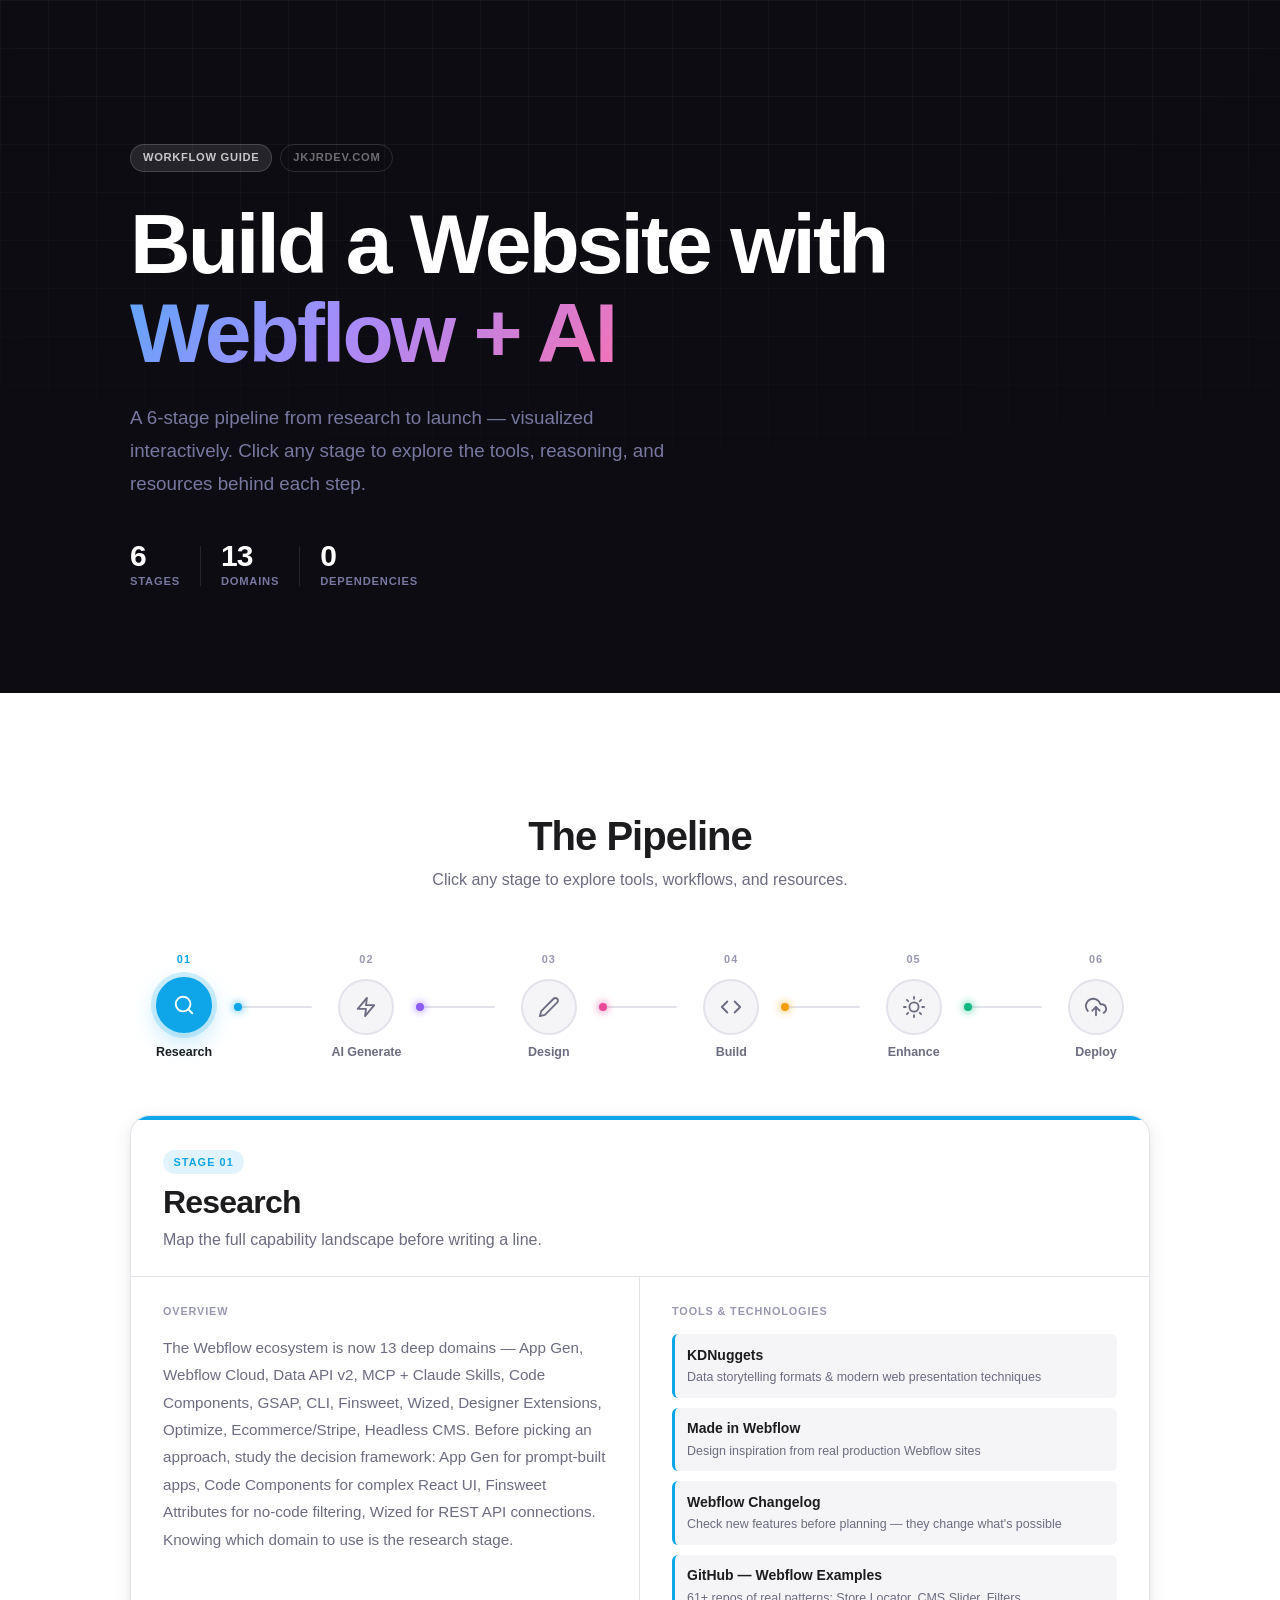
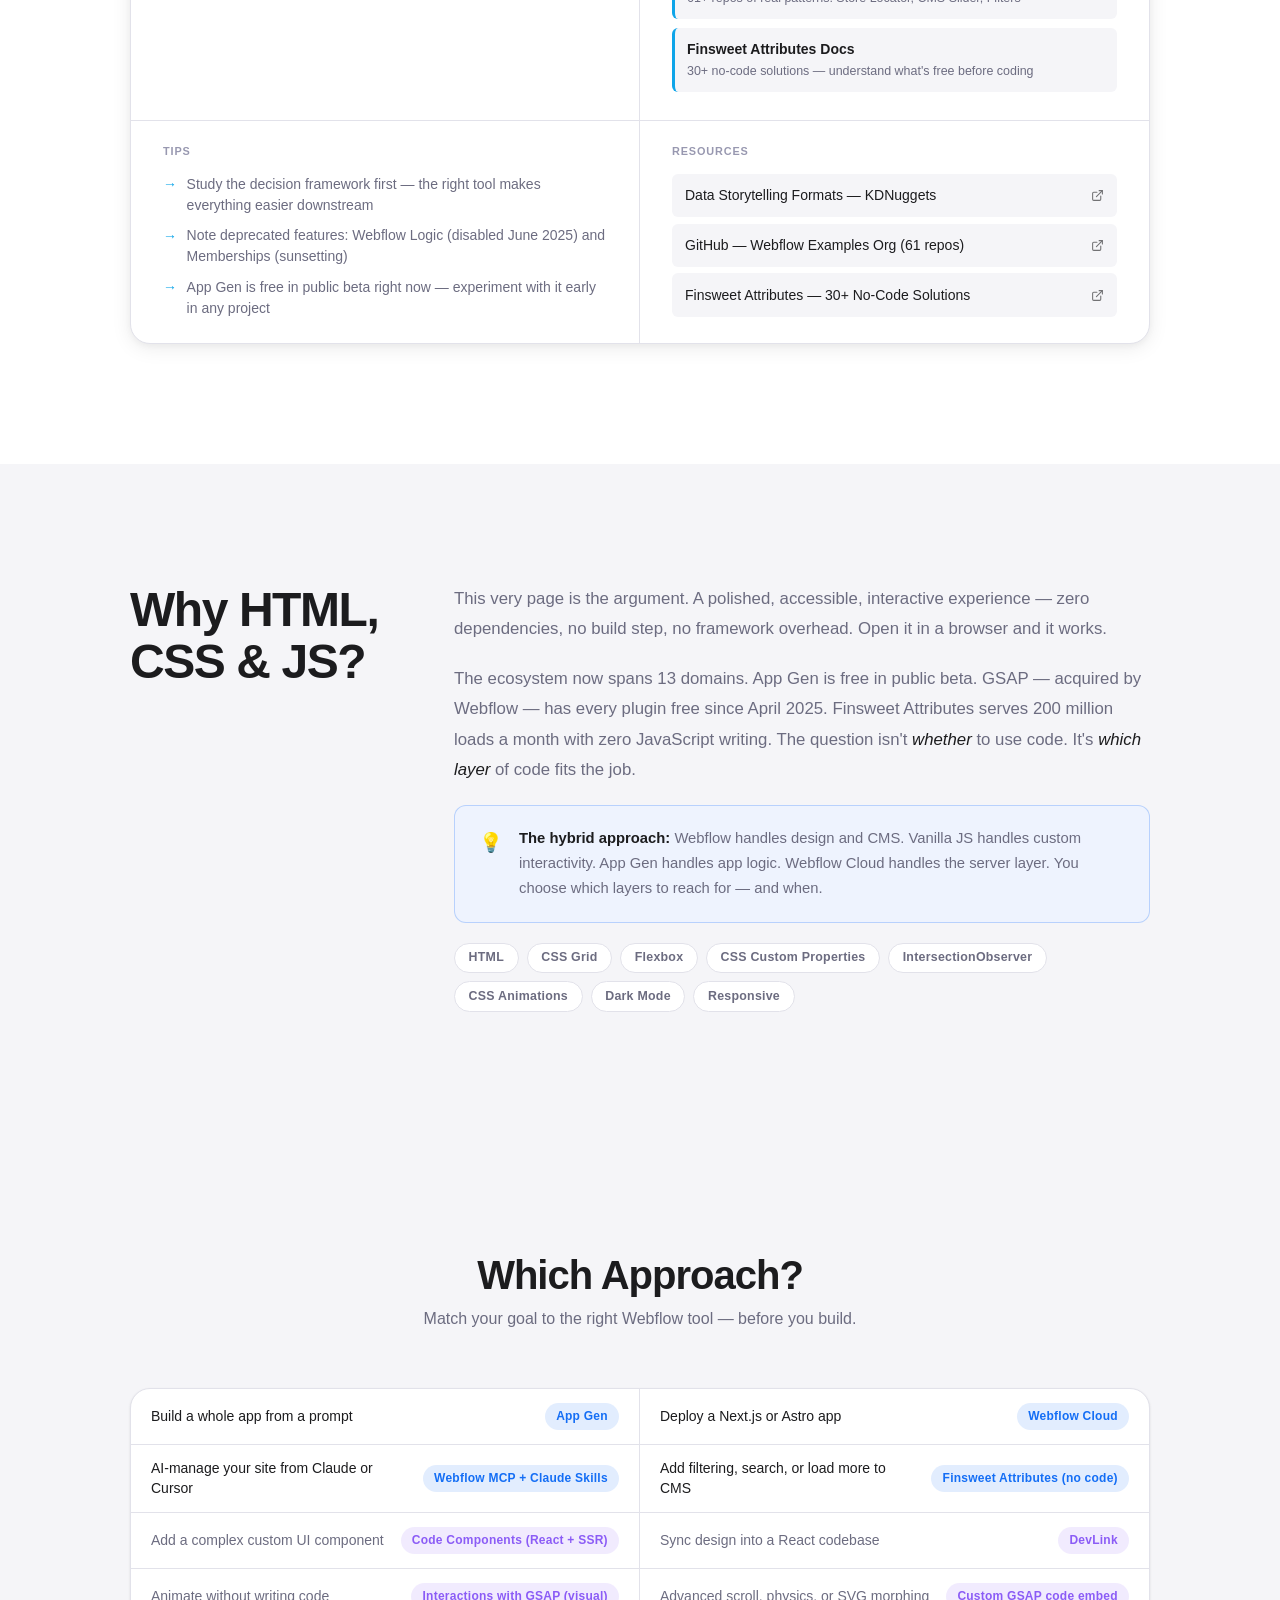
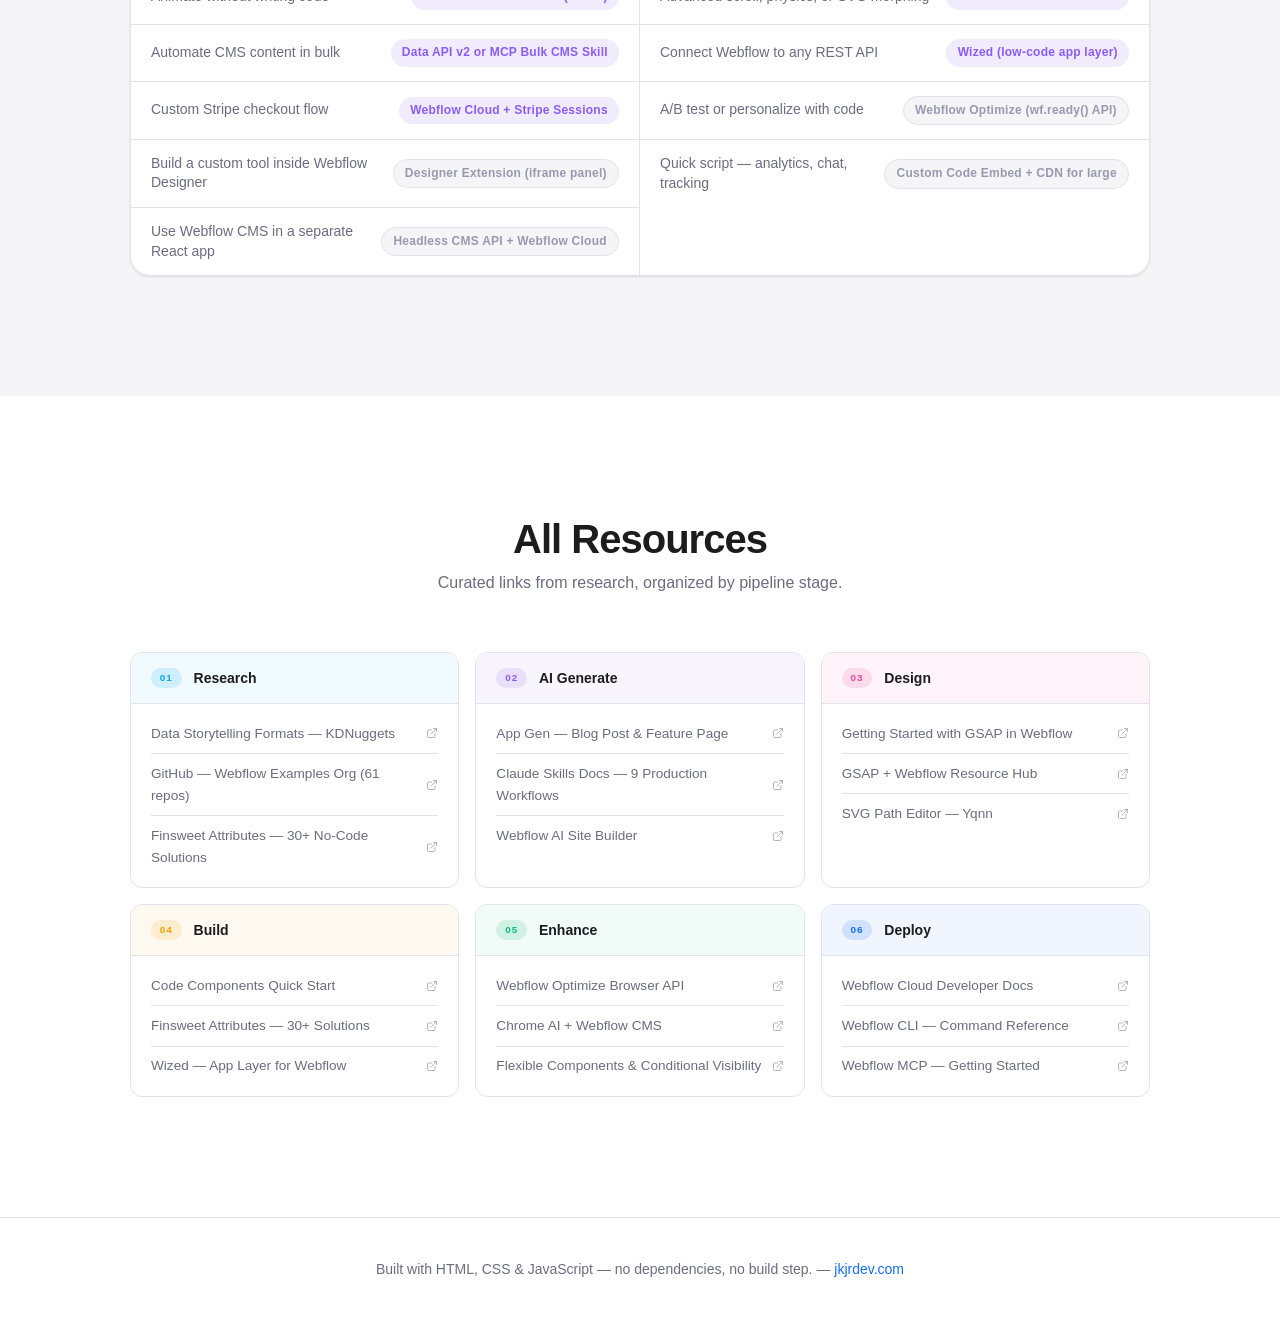
==== index.html @ 75888d80 "first commit" ====
<!DOCTYPE html>
<html lang="en">
<head>
  <meta charset="UTF-8">
  <meta name="viewport" content="width=device-width, initial-scale=1.0">
  <meta name="description" content="A visual guide to building websites with Webflow + AI — a 6-stage interactive pipeline from research to deployment.">
  <title>Build a Website with Webflow + AI — jkjrdev.com</title>
  <link rel="stylesheet" href="styles.css">
</head>
<body>

  <header class="hero">
    <div class="container">
      <div class="hero__badges">
        <span class="badge">Workflow Guide</span>
        <span class="badge badge--outline">jkjrdev.com</span>
      </div>
      <h1 class="hero__title">
        Build a Website with<br>
        <span class="gradient-text">Webflow + AI</span>
      </h1>
      <p class="hero__lead">
        A 6-stage pipeline from research to launch — visualized interactively.
        Click any stage to explore the tools, reasoning, and resources behind each step.
      </p>
      <div class="hero__stats" aria-label="Quick facts">
        <div class="hero__stat">
          <span class="hero__stat-num">6</span>
          <span class="hero__stat-label">Stages</span>
        </div>
        <div class="hero__stat-divider" aria-hidden="true"></div>
        <div class="hero__stat">
          <span class="hero__stat-num">13</span>
          <span class="hero__stat-label">Domains</span>
        </div>
        <div class="hero__stat-divider" aria-hidden="true"></div>
        <div class="hero__stat">
          <span class="hero__stat-num">0</span>
          <span class="hero__stat-label">Dependencies</span>
        </div>
      </div>
    </div>
    <div class="hero__grid" aria-hidden="true"></div>
  </header>

  <main>

    <section class="pipeline-section reveal" id="pipeline-section">
      <div class="container">
        <div class="section-header">
          <h2>The Pipeline</h2>
          <p>Click any stage to explore tools, workflows, and resources.</p>
        </div>
        <div class="pipeline" id="pipeline" role="tablist" aria-label="Webflow + AI development pipeline">
          <!-- Generated by script.js -->
        </div>
        <noscript>
          <p class="noscript-notice">Enable JavaScript to see the interactive pipeline.</p>
        </noscript>
        <div class="detail-panel" id="detail-panel" role="tabpanel" aria-live="polite" aria-label="Stage details">
          <!-- Populated by script.js -->
        </div>
      </div>
    </section>

    <section class="why-section reveal" id="why-section">
      <div class="container">
        <div class="why-grid">
          <div class="why-grid__heading">
            <h2>Why HTML,<br>CSS &amp; JS?</h2>
          </div>
          <div class="why-grid__body">
            <p>This very page is the argument. A polished, accessible, interactive experience — zero dependencies, no build step, no framework overhead. Open it in a browser and it works.</p>
            <p>The ecosystem now spans 13 domains. App Gen is free in public beta. GSAP — acquired by Webflow — has every plugin free since April 2025. Finsweet Attributes serves 200 million loads a month with zero JavaScript writing. The question isn't <em>whether</em> to use code. It's <em>which layer</em> of code fits the job.</p>
            <div class="callout">
              <span class="callout__icon" aria-hidden="true">💡</span>
              <div>
                <strong>The hybrid approach:</strong> Webflow handles design and CMS. Vanilla JS handles custom interactivity. App Gen handles app logic. Webflow Cloud handles the server layer. You choose which layers to reach for — and when.
              </div>
            </div>
            <div class="tech-pills" aria-label="Technologies used on this page">
              <span class="pill">HTML</span>
              <span class="pill">CSS Grid</span>
              <span class="pill">Flexbox</span>
              <span class="pill">CSS Custom Properties</span>
              <span class="pill">IntersectionObserver</span>
              <span class="pill">CSS Animations</span>
              <span class="pill">Dark Mode</span>
              <span class="pill">Responsive</span>
            </div>
          </div>
        </div>
      </div>
    </section>

    <section class="decision-section reveal" id="decision-section">
      <div class="container">
        <div class="section-header">
          <h2>Which Approach?</h2>
          <p>Match your goal to the right Webflow tool — before you build.</p>
        </div>
        <div class="decision-grid" id="decision-grid">
          <!-- Generated by script.js from DECISIONS data -->
        </div>
      </div>
    </section>

    <section class="resources-section reveal" id="resources-section">
      <div class="container">
        <div class="section-header">
          <h2>All Resources</h2>
          <p>Curated links from research, organized by pipeline stage.</p>
        </div>
        <div class="resources-grid" id="resources-grid">
          <!-- Generated by script.js -->
        </div>
      </div>
    </section>

  </main>

  <footer class="site-footer">
    <div class="container">
      <p>Built with HTML, CSS &amp; JavaScript &mdash; no dependencies, no build step. &mdash; <a href="https://jkjrdev.com" target="_blank" rel="noopener noreferrer">jkjrdev.com</a></p>
    </div>
  </footer>

  <script src="script.js"></script>
</body>
</html>
---- styles.css ----
/* ═══════════════════════════════════════════════════════════════════
   WEBFLOW + AI PIPELINE — styles.css
   ═══════════════════════════════════════════════════════════════════ */

/* ─── Custom Properties ─────────────────────────────────────────────── */
:root {
  /* Surface & borders */
  --c-bg:           #ffffff;
  --c-bg-subtle:    #f5f5f8;
  --c-bg-surface:   #ffffff;
  --c-border:       #e2e2ea;
  --c-border-strong:#c4c4d4;

  /* Text */
  --c-text:         #1c1c1e;
  --c-text-muted:   #6c6c80;
  --c-text-subtle:  #9898b0;

  /* Brand */
  --c-primary:      #146ef5;
  --c-primary-bg:   #eef3fe;

  /* Hero (always dark) */
  --c-hero:         #0c0c12;
  --c-hero-muted:   #7878a0;

  /* Typography */
  --font: -apple-system, BlinkMacSystemFont, 'Segoe UI', Roboto, Helvetica, Arial, sans-serif;

  /* Layout */
  --max-w:    1100px;
  --pad:      clamp(1.25rem, 5vw, 2.5rem);
  --section:  clamp(4rem, 10vw, 7.5rem);

  /* Radii */
  --r-sm:   6px;
  --r-md:   12px;
  --r-lg:   20px;
  --r-full: 9999px;

  /* Shadows */
  --shadow-sm: 0 1px 3px rgba(0,0,0,0.07), 0 1px 2px rgba(0,0,0,0.04);
  --shadow-md: 0 4px 20px rgba(0,0,0,0.08), 0 2px 6px rgba(0,0,0,0.04);
  --shadow-lg: 0 12px 40px rgba(0,0,0,0.10), 0 4px 8px rgba(0,0,0,0.04);

  /* Easing */
  --ease:   cubic-bezier(0.4, 0, 0.2, 1);
  --t-fast: 150ms cubic-bezier(0.4, 0, 0.2, 1);
  --t-base: 250ms cubic-bezier(0.4, 0, 0.2, 1);
  --t-slow: 500ms cubic-bezier(0.4, 0, 0.2, 1);

  /* Pipeline geometry */
  --node-num-h:    22px;
  --node-icon:     56px;
  --node-gap:      8px;
  --connector-top: calc(var(--node-num-h) + var(--node-gap) + var(--node-icon) / 2 - 1px);
}

@media (prefers-color-scheme: dark) {
  :root {
    --c-bg:           #0f0f14;
    --c-bg-subtle:    #17171e;
    --c-bg-surface:   #1c1c26;
    --c-border:       #2c2c40;
    --c-border-strong:#40405a;
    --c-text:         #ededf5;
    --c-text-muted:   #8888a8;
    --c-text-subtle:  #505070;
    --c-primary:      #4d90f7;
    --c-primary-bg:   #1a2542;
  }
}

/* ─── Reset & Base ──────────────────────────────────────────────────── */
*, *::before, *::after { box-sizing: border-box; margin: 0; padding: 0; }

html { scroll-behavior: smooth; }

body {
  font-family: var(--font);
  font-size: 16px;
  line-height: 1.6;
  color: var(--c-text);
  background: var(--c-bg);
  -webkit-font-smoothing: antialiased;
  -moz-osx-font-smoothing: grayscale;
}

a { color: var(--c-primary); text-decoration: none; }
a:hover { text-decoration: underline; }

img, svg { display: block; }

h1, h2, h3, h4 { line-height: 1.15; font-weight: 700; letter-spacing: -0.01em; }

/* ─── Layout ────────────────────────────────────────────────────────── */
.container {
  max-width: var(--max-w);
  margin: 0 auto;
  padding: 0 var(--pad);
}

/* ─── Scroll Reveal ─────────────────────────────────────────────────── */
.reveal {
  opacity: 0;
  transform: translateY(28px);
  transition: opacity 0.65s var(--ease), transform 0.65s var(--ease);
}
.reveal.is-visible {
  opacity: 1;
  transform: translateY(0);
}

/* ─── Section Header ────────────────────────────────────────────────── */
.section-header {
  text-align: center;
  margin-bottom: clamp(2rem, 5vw, 3.5rem);
}
.section-header h2 {
  font-size: clamp(1.75rem, 4vw, 2.5rem);
  font-weight: 800;
  letter-spacing: -0.025em;
  margin-bottom: 0.5rem;
}
.section-header p {
  color: var(--c-text-muted);
  font-size: 1rem;
}

/* ─── Badges ────────────────────────────────────────────────────────── */
.badge {
  display: inline-flex;
  align-items: center;
  padding: 0.25rem 0.75rem;
  font-size: 0.7rem;
  font-weight: 700;
  letter-spacing: 0.06em;
  text-transform: uppercase;
  border-radius: var(--r-full);
  background: rgba(255,255,255,0.1);
  color: rgba(255,255,255,0.75);
  border: 1px solid rgba(255,255,255,0.15);
}
.badge--outline {
  background: transparent;
  color: rgba(255,255,255,0.4);
  border-color: rgba(255,255,255,0.12);
}

/* ─── HERO ──────────────────────────────────────────────────────────── */
.hero {
  position: relative;
  background: var(--c-hero);
  color: #fff;
  padding: clamp(5rem, 12vw, 9rem) 0 clamp(4rem, 8vw, 7rem);
  overflow: hidden;
  isolation: isolate;
}

.hero__grid {
  position: absolute;
  inset: 0;
  background-image:
    linear-gradient(rgba(255,255,255,0.035) 1px, transparent 1px),
    linear-gradient(90deg, rgba(255,255,255,0.035) 1px, transparent 1px);
  background-size: 48px 48px;
  mask-image: radial-gradient(ellipse 120% 80% at 50% 0%, black 30%, transparent 100%);
  pointer-events: none;
  z-index: -1;
}

.hero .container { position: relative; }

.hero__badges {
  display: flex;
  flex-wrap: wrap;
  gap: 0.5rem;
  margin-bottom: 1.75rem;
}

.hero__title {
  font-size: clamp(2.75rem, 8vw, 5.25rem);
  font-weight: 800;
  letter-spacing: -0.035em;
  line-height: 1.06;
  color: #ffffff;
  margin-bottom: 1.5rem;
}

.gradient-text {
  background: linear-gradient(130deg, #60a5fa 0%, #a78bfa 45%, #f472b6 100%);
  -webkit-background-clip: text;
  -webkit-text-fill-color: transparent;
  background-clip: text;
}

.hero__lead {
  font-size: clamp(1rem, 2.5vw, 1.175rem);
  color: var(--c-hero-muted);
  max-width: 560px;
  margin-bottom: 2.5rem;
  line-height: 1.75;
}

.hero__stats {
  display: flex;
  align-items: center;
  gap: 1.25rem;
  flex-wrap: wrap;
}

.hero__stat {
  display: flex;
  flex-direction: column;
  gap: 2px;
}

.hero__stat-num {
  font-size: 1.875rem;
  font-weight: 800;
  letter-spacing: -0.03em;
  line-height: 1;
  color: #ffffff;
}

.hero__stat-label {
  font-size: 0.7rem;
  font-weight: 600;
  text-transform: uppercase;
  letter-spacing: 0.07em;
  color: var(--c-hero-muted);
}

.hero__stat-divider {
  width: 1px;
  height: 40px;
  background: rgba(255,255,255,0.1);
  flex-shrink: 0;
}

/* ─── PIPELINE SECTION ──────────────────────────────────────────────── */
.pipeline-section {
  padding: var(--section) 0;
}

/* Pipeline track */
.pipeline {
  display: flex;
  align-items: flex-start;
  overflow-x: auto;
  padding-bottom: 0.75rem;
  scrollbar-width: thin;
  scrollbar-color: var(--c-border) transparent;
  -webkit-overflow-scrolling: touch;
}
.pipeline::-webkit-scrollbar { height: 4px; }
.pipeline::-webkit-scrollbar-thumb { background: var(--c-border); border-radius: 2px; }

/* ─── Pipeline Node ─────────────────────────────────────────────────── */
.pipeline__node {
  display: flex;
  flex-direction: column;
  align-items: center;
  gap: var(--node-gap);
  flex-shrink: 0;
  width: 108px;
  cursor: pointer;
  background: none;
  border: none;
  padding: 0 4px;
  font-family: inherit;
  text-align: center;
  /* Stagger reveal — starts invisible */
  opacity: 0;
  transform: translateY(14px);
  transition:
    opacity 0.4s var(--ease),
    transform 0.4s var(--ease);
}
.pipeline__node.is-revealed {
  opacity: 1;
  transform: translateY(0);
}

.pipeline__node-num {
  font-size: 0.68rem;
  font-weight: 800;
  letter-spacing: 0.1em;
  color: var(--c-text-subtle);
  height: var(--node-num-h);
  display: flex;
  align-items: center;
  transition: color var(--t-base);
}

.pipeline__node-ring {
  width: var(--node-icon);
  height: var(--node-icon);
  border-radius: 50%;
  display: flex;
  align-items: center;
  justify-content: center;
  background: var(--c-bg-subtle);
  border: 2px solid var(--c-border);
  transition:
    background var(--t-base),
    border-color var(--t-base),
    box-shadow var(--t-base),
    transform var(--t-base);
}

.pipeline__node-ring svg {
  stroke: var(--c-text-muted);
  transition: stroke var(--t-base);
}

.pipeline__node-label {
  font-size: 0.78rem;
  font-weight: 600;
  color: var(--c-text-muted);
  white-space: nowrap;
  transition: color var(--t-base);
}

/* Node: hover */
.pipeline__node:hover .pipeline__node-ring {
  border-color: var(--stage-color, var(--c-primary));
  transform: translateY(-3px);
  box-shadow: 0 0 0 5px color-mix(in srgb, var(--stage-color, var(--c-primary)) 14%, transparent),
              0 6px 18px color-mix(in srgb, var(--stage-color, var(--c-primary)) 18%, transparent);
}
.pipeline__node:hover .pipeline__node-ring svg { stroke: var(--stage-color, var(--c-primary)); }
.pipeline__node:hover .pipeline__node-label { color: var(--c-text); }

/* Node: focus */
.pipeline__node:focus-visible {
  outline: 2px solid var(--stage-color, var(--c-primary));
  outline-offset: 6px;
  border-radius: var(--r-sm);
}

/* Node: active */
.pipeline__node.is-active .pipeline__node-ring {
  background: var(--stage-color, var(--c-primary));
  border-color: var(--stage-color, var(--c-primary));
  transform: translateY(-2px);
  box-shadow:
    0 0 0 5px color-mix(in srgb, var(--stage-color, var(--c-primary)) 18%, transparent),
    0 8px 24px color-mix(in srgb, var(--stage-color, var(--c-primary)) 28%, transparent);
}
.pipeline__node.is-active .pipeline__node-ring svg { stroke: #ffffff; }
.pipeline__node.is-active .pipeline__node-num { color: var(--stage-color, var(--c-primary)); }
.pipeline__node.is-active .pipeline__node-label { color: var(--c-text); font-weight: 700; }

/* ─── Pipeline Connector ────────────────────────────────────────────── */
.pipeline__connector {
  flex: 1;
  min-width: 16px;
  height: 2px;
  background: var(--c-border);
  align-self: flex-start;
  margin-top: var(--connector-top);
  position: relative;
  border-radius: 1px;
}

/* Animated pulse dot */
.pipeline__connector::after {
  content: '';
  position: absolute;
  top: 50%;
  left: -4px;
  transform: translateY(-50%);
  width: 8px;
  height: 8px;
  border-radius: 50%;
  background: var(--pulse-color, var(--c-primary));
  box-shadow: 0 0 8px var(--pulse-color, var(--c-primary));
  animation: pulseDot 2.6s ease-in-out var(--pulse-delay, 0s) infinite;
}

@keyframes pulseDot {
  0%   { left: -4px;           opacity: 0; }
  12%  {                        opacity: 1; }
  88%  {                        opacity: 1; }
  100% { left: calc(100% - 4px); opacity: 0; }
}

/* ─── Detail Panel ──────────────────────────────────────────────────── */
.detail-panel {
  margin-top: 2.5rem;
  min-height: 56px;
}

.detail-panel__placeholder {
  display: flex;
  align-items: center;
  justify-content: center;
  padding: 2.25rem 2rem;
  color: var(--c-text-subtle);
  font-size: 0.875rem;
  border: 2px dashed var(--c-border);
  border-radius: var(--r-lg);
}

/* Detail card */
.detail-card {
  border-radius: var(--r-lg);
  border: 1px solid var(--c-border);
  background: var(--c-bg-surface);
  box-shadow: var(--shadow-md);
  overflow: hidden;
  opacity: 0;
  transform: translateY(10px);
  transition: opacity 0.35s var(--ease), transform 0.35s var(--ease);
}
.detail-card.is-visible {
  opacity: 1;
  transform: translateY(0);
}

.detail-card__bar {
  height: 4px;
  background: var(--stage-color, var(--c-primary));
}

.detail-card__header {
  padding: 1.75rem 2rem 1.5rem;
  border-bottom: 1px solid var(--c-border);
}

.detail-card__eyebrow {
  margin-bottom: 0.6rem;
}

.detail-card__num {
  display: inline-flex;
  align-items: center;
  font-size: 0.68rem;
  font-weight: 800;
  letter-spacing: 0.1em;
  text-transform: uppercase;
  color: var(--stage-color, var(--c-primary));
  background: color-mix(in srgb, var(--stage-color, var(--c-primary)) 12%, transparent);
  padding: 0.2rem 0.65rem;
  border-radius: var(--r-full);
}

.detail-card__title {
  font-size: clamp(1.4rem, 3.5vw, 2rem);
  font-weight: 800;
  letter-spacing: -0.025em;
  color: var(--c-text);
  margin-bottom: 0.4rem;
}

.detail-card__tagline {
  color: var(--c-text-muted);
  font-size: 1rem;
  line-height: 1.6;
}

/* Card body: 2-col */
.detail-card__body {
  display: grid;
  grid-template-columns: 1fr 1fr;
}

.detail-card__desc,
.detail-card__tools-col {
  padding: 1.75rem 2rem;
}

.detail-card__desc {
  border-right: 1px solid var(--c-border);
}

.detail-card__desc p {
  color: var(--c-text-muted);
  font-size: 0.95rem;
  line-height: 1.8;
}

/* Column headings */
.detail-card__desc h4,
.detail-card__tools-col h4,
.detail-card__tips h4,
.detail-card__links-col h4 {
  font-size: 0.68rem;
  font-weight: 800;
  letter-spacing: 0.08em;
  text-transform: uppercase;
  color: var(--c-text-subtle);
  margin-bottom: 1rem;
}

/* Tools grid */
.tools-grid {
  display: flex;
  flex-direction: column;
  gap: 0.6rem;
}

.tool-item {
  display: flex;
  flex-direction: column;
  gap: 0.15rem;
  padding: 0.6rem 0.75rem;
  background: var(--c-bg-subtle);
  border-radius: var(--r-sm);
  border-left: 3px solid var(--stage-color, var(--c-primary));
}

.tool-item__name {
  font-size: 0.875rem;
  font-weight: 600;
  color: var(--c-text);
}

.tool-item__desc {
  font-size: 0.78rem;
  color: var(--c-text-muted);
}

/* Card footer: 2-col */
.detail-card__footer {
  display: grid;
  grid-template-columns: 1fr 1fr;
  border-top: 1px solid var(--c-border);
}

.detail-card__tips,
.detail-card__links-col {
  padding: 1.5rem 2rem;
}

.detail-card__tips {
  border-right: 1px solid var(--c-border);
}

.detail-card__tips ul {
  list-style: none;
  display: flex;
  flex-direction: column;
  gap: 0.6rem;
}

.detail-card__tips li {
  display: flex;
  gap: 0.6rem;
  font-size: 0.875rem;
  color: var(--c-text-muted);
  line-height: 1.5;
  align-items: flex-start;
}

.detail-card__tips li::before {
  content: '→';
  color: var(--stage-color, var(--c-primary));
  flex-shrink: 0;
  font-weight: 700;
  margin-top: 0.05em;
}

/* Detail links */
.detail-links {
  display: flex;
  flex-direction: column;
  gap: 0.4rem;
}

.detail-link {
  display: flex;
  align-items: center;
  justify-content: space-between;
  gap: 0.5rem;
  padding: 0.6rem 0.75rem;
  background: var(--c-bg-subtle);
  border-radius: var(--r-sm);
  font-size: 0.875rem;
  color: var(--c-text);
  border: 1px solid transparent;
  text-decoration: none;
  transition: border-color var(--t-fast), background var(--t-fast), color var(--t-fast);
}

.detail-link:hover {
  border-color: var(--stage-color, var(--c-primary));
  color: var(--stage-color, var(--c-primary));
  background: color-mix(in srgb, var(--stage-color, var(--c-primary)) 6%, var(--c-bg-subtle));
  text-decoration: none;
}

.detail-link svg {
  width: 13px;
  height: 13px;
  flex-shrink: 0;
  stroke: currentColor;
  opacity: 0.6;
}

/* ─── WHY SECTION ───────────────────────────────────────────────────── */
.why-section {
  padding: var(--section) 0;
  background: var(--c-bg-subtle);
}

.why-grid {
  display: grid;
  grid-template-columns: 260px 1fr;
  gap: clamp(2rem, 6vw, 4rem);
  align-items: start;
}

.why-grid__heading h2 {
  font-size: clamp(2rem, 5vw, 3rem);
  font-weight: 800;
  letter-spacing: -0.03em;
  line-height: 1.08;
  position: sticky;
  top: 2rem;
}

.why-grid__body {
  display: flex;
  flex-direction: column;
  gap: 1.25rem;
}

.why-grid__body p {
  color: var(--c-text-muted);
  line-height: 1.8;
  font-size: 1.05rem;
}

.why-grid__body em {
  color: var(--c-text);
  font-style: italic;
}

/* Callout */
.callout {
  display: flex;
  gap: 1rem;
  align-items: flex-start;
  padding: 1.25rem 1.5rem;
  background: var(--c-primary-bg);
  border: 1px solid color-mix(in srgb, var(--c-primary) 25%, transparent);
  border-radius: var(--r-md);
  font-size: 0.925rem;
  color: var(--c-text-muted);
  line-height: 1.7;
}

.callout strong { color: var(--c-text); }
.callout__icon { font-size: 1.2rem; flex-shrink: 0; margin-top: 1px; }

/* Tech pills */
.tech-pills {
  display: flex;
  flex-wrap: wrap;
  gap: 0.5rem;
}

.pill {
  padding: 0.28rem 0.85rem;
  background: var(--c-bg-surface);
  border: 1px solid var(--c-border);
  border-radius: var(--r-full);
  font-size: 0.775rem;
  font-weight: 600;
  color: var(--c-text-muted);
  letter-spacing: 0.02em;
}

/* ─── DECISION FRAMEWORK SECTION ───────────────────────────────────────── */
.decision-section {
  padding: var(--section) 0;
  background: var(--c-bg-subtle);
}

.decision-grid {
  display: grid;
  grid-template-columns: 1fr 1fr;
  gap: 0;
  border: 1px solid var(--c-border);
  border-radius: var(--r-lg);
  overflow: hidden;
  background: var(--c-bg-surface);
  box-shadow: var(--shadow-sm);
}

.decision-item {
  display: grid;
  grid-template-columns: 1fr auto;
  align-items: center;
  gap: 1rem;
  padding: 0.875rem 1.25rem;
  border-bottom: 1px solid var(--c-border);
  border-right: 1px solid var(--c-border);
  transition: background var(--t-fast);
}

/* Remove right border on even items (right column) */
.decision-item:nth-child(even) {
  border-right: none;
}

/* Remove bottom border on last two items */
.decision-item:nth-last-child(-n+2) {
  border-bottom: none;
}

.decision-item:hover {
  background: var(--c-bg-subtle);
}

.decision-item__goal {
  font-size: 0.875rem;
  color: var(--c-text-muted);
  line-height: 1.4;
}

.decision-item__approach {
  font-size: 0.75rem;
  font-weight: 700;
  white-space: nowrap;
  padding: 0.25rem 0.7rem;
  border-radius: var(--r-full);
  letter-spacing: 0.02em;
}

/* Priority: high */
.decision-item--high .decision-item__goal {
  color: var(--c-text);
  font-weight: 500;
}
.decision-item--high .decision-item__approach {
  background: color-mix(in srgb, #146ef5 12%, transparent);
  color: #146ef5;
}
@media (prefers-color-scheme: dark) {
  .decision-item--high .decision-item__approach {
    background: color-mix(in srgb, #4d90f7 18%, transparent);
    color: #4d90f7;
  }
}

/* Priority: medium */
.decision-item--medium .decision-item__approach {
  background: color-mix(in srgb, #8b5cf6 12%, transparent);
  color: #8b5cf6;
}

/* Priority: low */
.decision-item--low .decision-item__approach {
  background: var(--c-bg-subtle);
  color: var(--c-text-subtle);
  border: 1px solid var(--c-border);
}

/* Responsive: single column on mobile */
@media (max-width: 768px) {
  .decision-grid {
    grid-template-columns: 1fr;
  }
  .decision-item {
    border-right: none;
  }
  .decision-item:nth-last-child(-n+2) {
    border-bottom: 1px solid var(--c-border);
  }
  .decision-item:last-child {
    border-bottom: none;
  }
  .decision-item__approach {
    white-space: normal;
    text-align: right;
  }
}

/* ─── RESOURCES SECTION ─────────────────────────────────────────────── */
.resources-section {
  padding: var(--section) 0;
}

.resources-grid {
  display: grid;
  grid-template-columns: repeat(auto-fill, minmax(270px, 1fr));
  gap: 1rem;
}

.resource-card {
  border-radius: var(--r-md);
  border: 1px solid var(--c-border);
  overflow: hidden;
  background: var(--c-bg-surface);
  transition: box-shadow var(--t-base), transform var(--t-base);
}

.resource-card:hover {
  box-shadow: var(--shadow-md);
  transform: translateY(-2px);
}

.resource-card__header {
  display: flex;
  align-items: center;
  gap: 0.75rem;
  padding: 0.875rem 1.25rem;
  border-bottom: 1px solid var(--c-border);
  background: color-mix(in srgb, var(--stage-color, var(--c-primary)) 6%, var(--c-bg-surface));
}

.resource-card__num {
  font-size: 0.62rem;
  font-weight: 800;
  letter-spacing: 0.1em;
  text-transform: uppercase;
  color: var(--stage-color, var(--c-primary));
  background: color-mix(in srgb, var(--stage-color, var(--c-primary)) 15%, transparent);
  padding: 0.15rem 0.55rem;
  border-radius: var(--r-full);
}

.resource-card__label {
  font-size: 0.875rem;
  font-weight: 700;
  color: var(--c-text);
}

.resource-card__links {
  padding: 0.6rem 1.25rem;
  display: flex;
  flex-direction: column;
}

.resource-link {
  display: flex;
  align-items: center;
  justify-content: space-between;
  gap: 0.5rem;
  padding: 0.55rem 0;
  font-size: 0.85rem;
  color: var(--c-text-muted);
  text-decoration: none;
  border-bottom: 1px solid var(--c-border);
  transition: color var(--t-fast);
}

.resource-link:last-child { border-bottom: none; }

.resource-link:hover {
  color: var(--stage-color, var(--c-primary));
  text-decoration: none;
}

.resource-link svg {
  width: 12px;
  height: 12px;
  flex-shrink: 0;
  stroke: currentColor;
  opacity: 0.5;
  transition: opacity var(--t-fast);
}

.resource-link:hover svg { opacity: 1; }

/* ─── FOOTER ────────────────────────────────────────────────────────── */
.site-footer {
  padding: 2.5rem 0;
  border-top: 1px solid var(--c-border);
}

.site-footer p {
  font-size: 0.875rem;
  color: var(--c-text-muted);
  text-align: center;
}

.site-footer a { color: var(--c-primary); }
.site-footer a:hover { text-decoration: underline; }

/* ─── Noscript ──────────────────────────────────────────────────────── */
.noscript-notice {
  padding: 1.25rem;
  text-align: center;
  color: var(--c-text-muted);
  background: var(--c-bg-subtle);
  border-radius: var(--r-md);
  font-size: 0.9rem;
  border: 1px solid var(--c-border);
}

/* ─── Responsive — Mobile ───────────────────────────────────────────── */
@media (max-width: 768px) {
  /* Detail card: stack columns */
  .detail-card__body {
    grid-template-columns: 1fr;
  }
  .detail-card__desc {
    border-right: none;
    border-bottom: 1px solid var(--c-border);
  }
  .detail-card__footer {
    grid-template-columns: 1fr;
  }
  .detail-card__tips {
    border-right: none;
    border-bottom: 1px solid var(--c-border);
  }
  .detail-card__header,
  .detail-card__desc,
  .detail-card__tools-col,
  .detail-card__tips,
  .detail-card__links-col {
    padding: 1.25rem 1.25rem;
  }

  /* Why section: single column */
  .why-grid {
    grid-template-columns: 1fr;
    gap: 1.75rem;
  }
  .why-grid__heading h2 {
    position: static;
  }

  /* Smaller pipeline nodes on very small screens */
  .pipeline__node {
    width: 88px;
  }
}

@media (max-width: 480px) {
  .hero__stats {
    gap: 0.875rem;
  }
  .hero__stat-divider {
    height: 30px;
  }
}
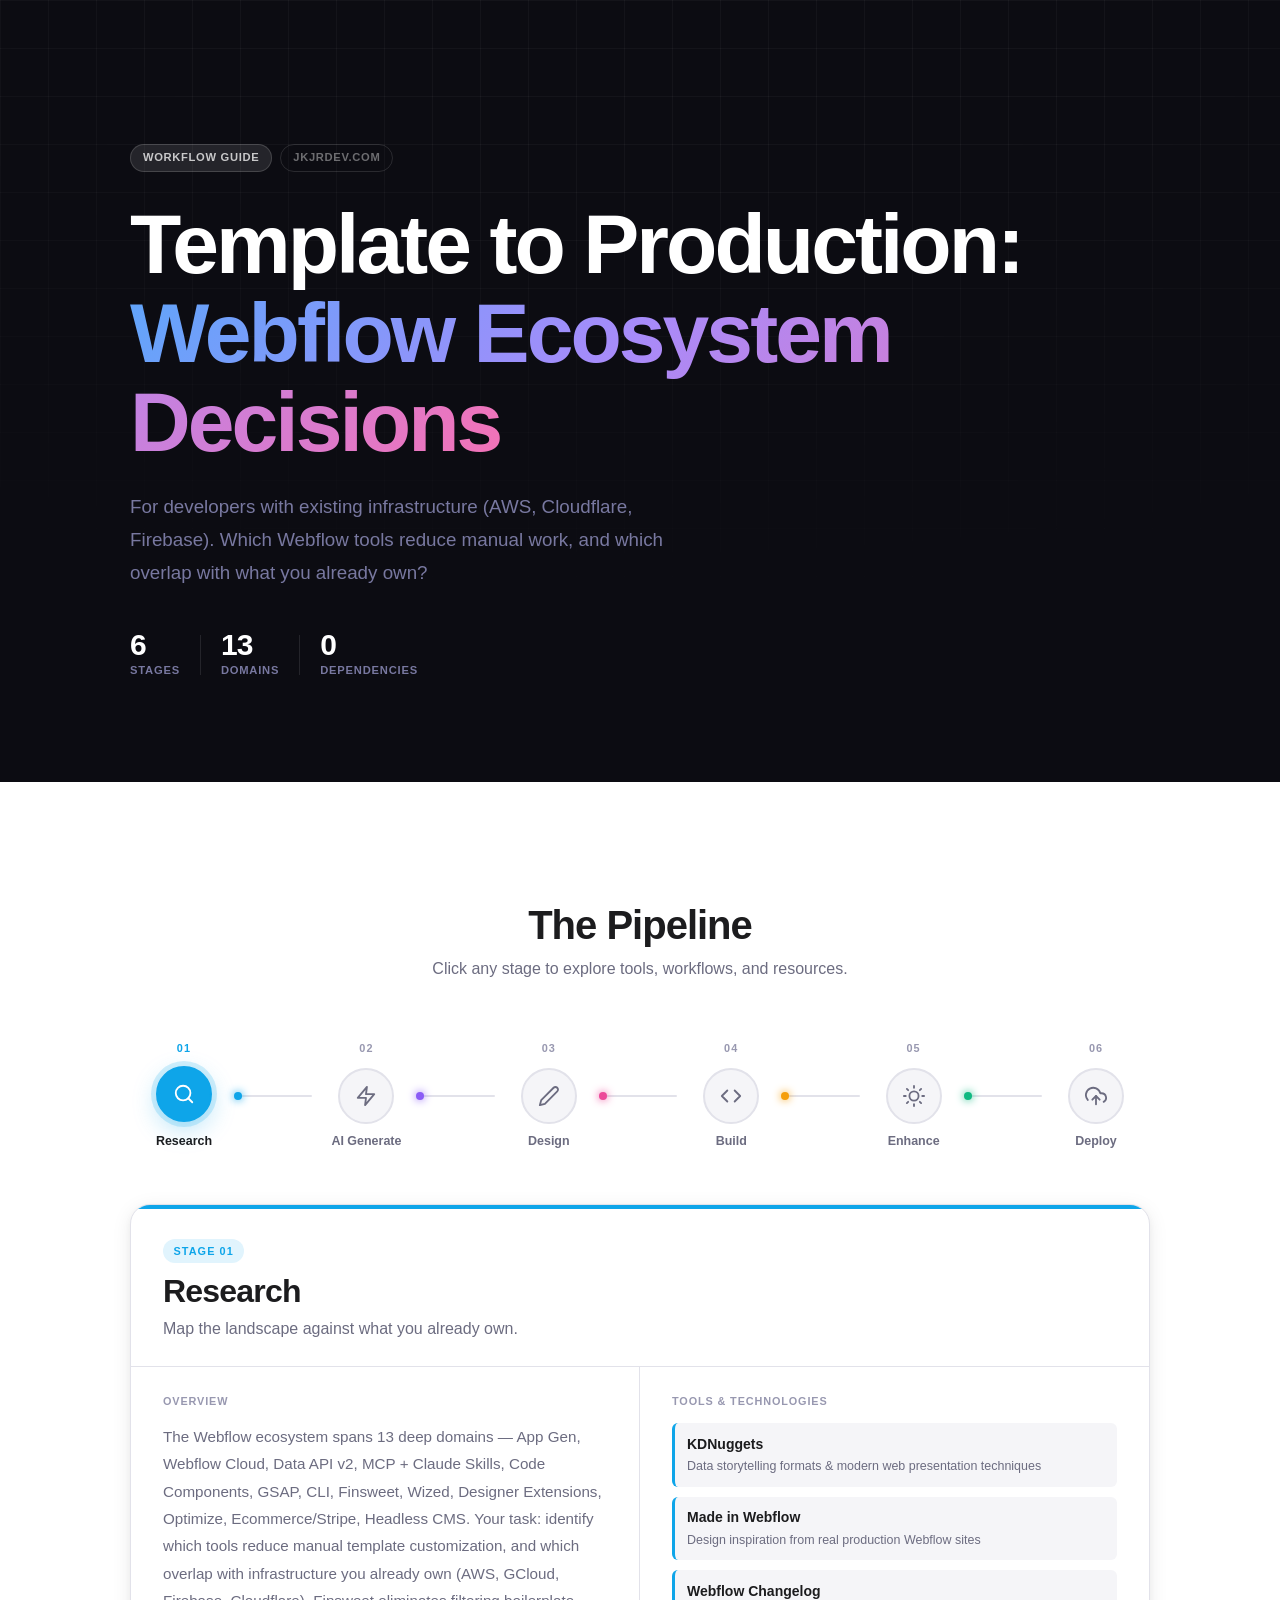
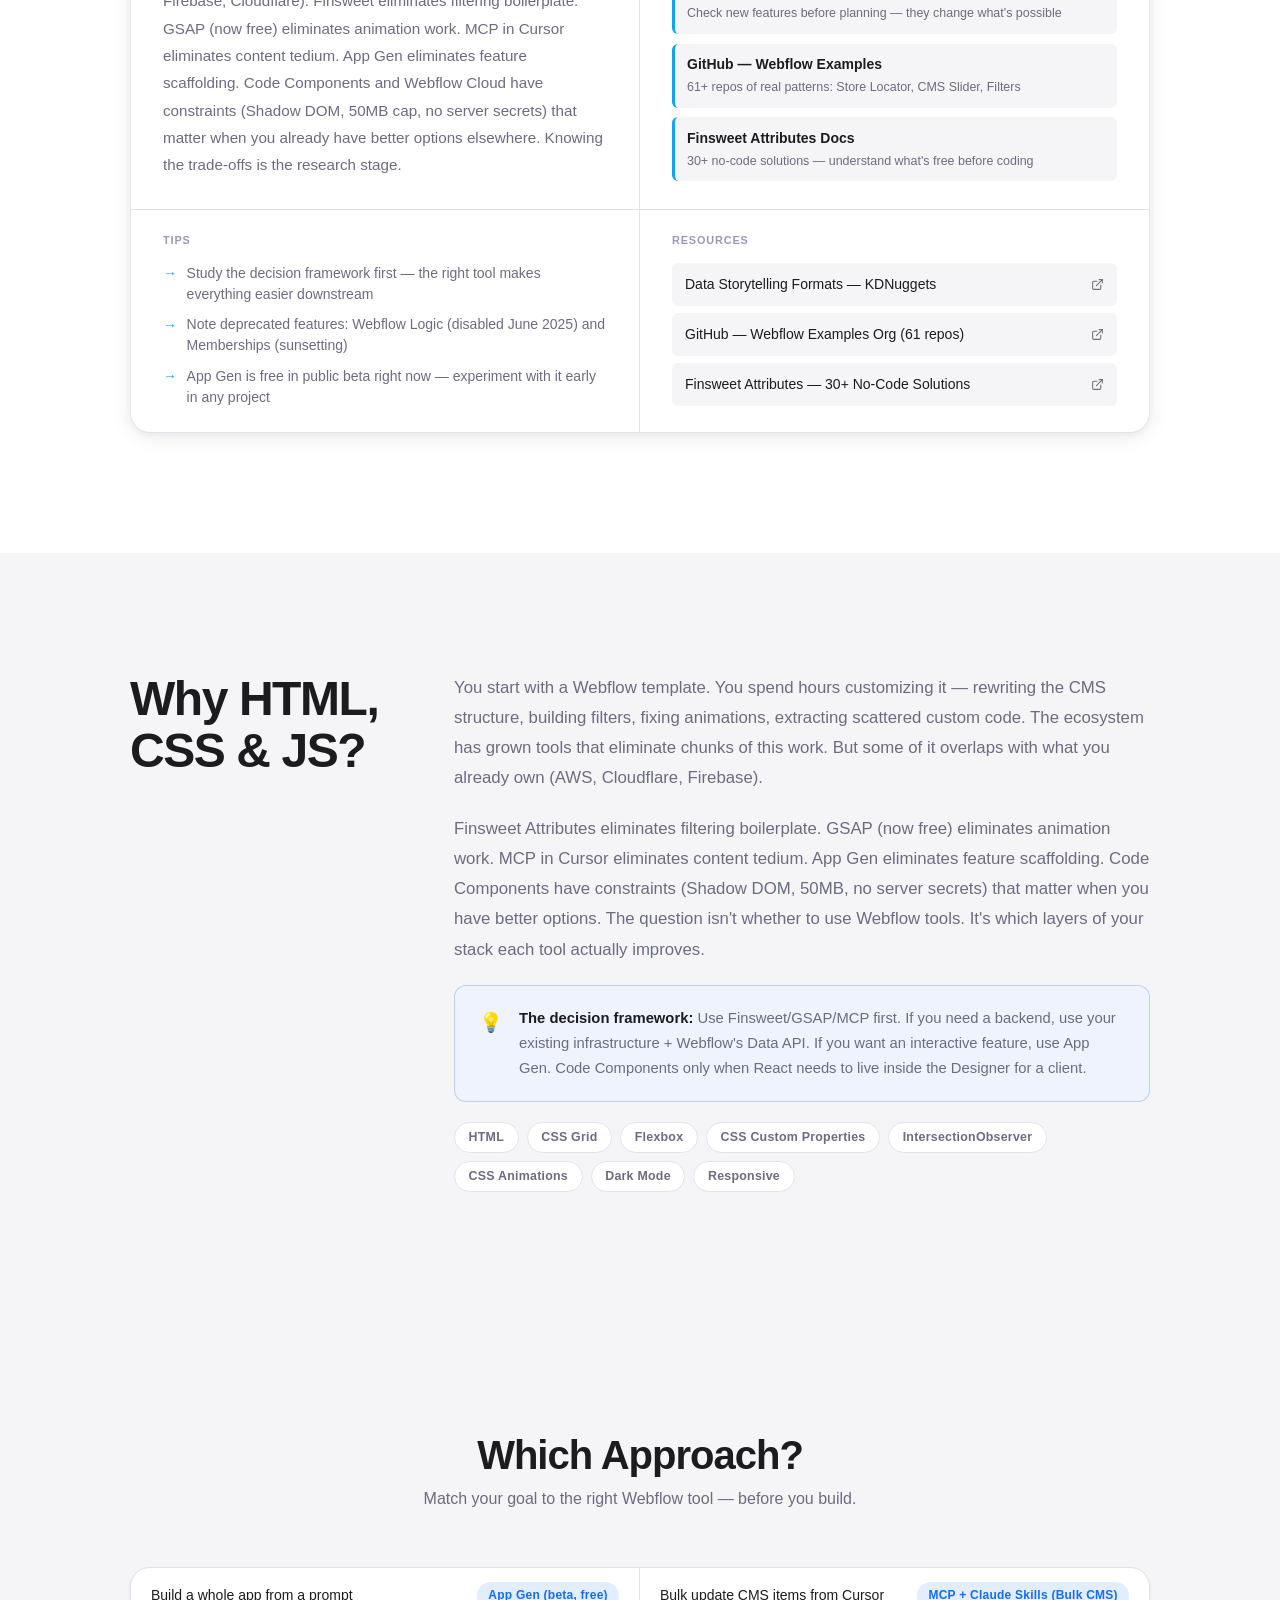
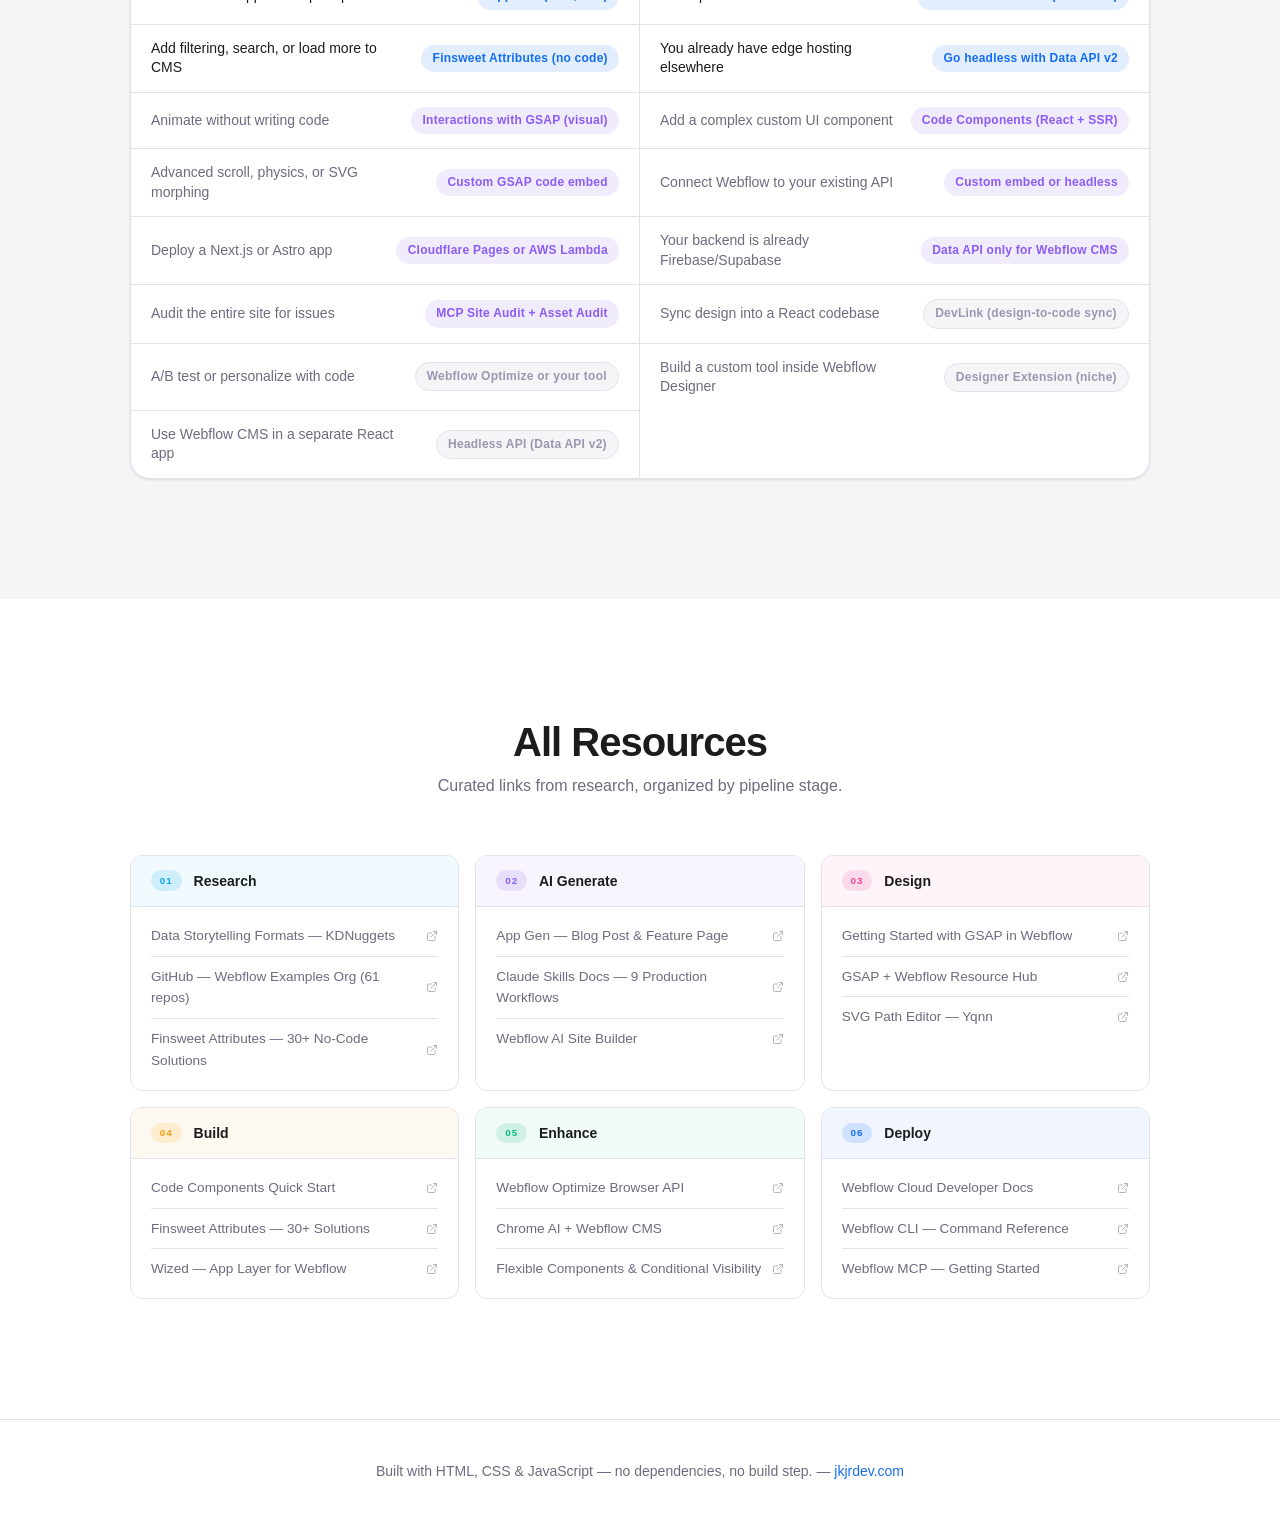
==== commit 7aae3a64: "Add blog article and tailor project for full-stack developers - Add article.md: 1000-word blog evalu" ====
--- a/index.html
+++ b/index.html
@@ -16,12 +16,11 @@
         <span class="badge badge--outline">jkjrdev.com</span>
       </div>
       <h1 class="hero__title">
-        Build a Website with<br>
-        <span class="gradient-text">Webflow + AI</span>
+        Template to Production:<br>
+        <span class="gradient-text">Webflow Ecosystem Decisions</span>
       </h1>
       <p class="hero__lead">
-        A 6-stage pipeline from research to launch — visualized interactively.
-        Click any stage to explore the tools, reasoning, and resources behind each step.
+        For developers with existing infrastructure (AWS, Cloudflare, Firebase). Which Webflow tools reduce manual work, and which overlap with what you already own?
       </p>
       <div class="hero__stats" aria-label="Quick facts">
         <div class="hero__stat">
@@ -70,12 +69,12 @@
             <h2>Why HTML,<br>CSS &amp; JS?</h2>
           </div>
           <div class="why-grid__body">
-            <p>This very page is the argument. A polished, accessible, interactive experience — zero dependencies, no build step, no framework overhead. Open it in a browser and it works.</p>
-            <p>The ecosystem now spans 13 domains. App Gen is free in public beta. GSAP — acquired by Webflow — has every plugin free since April 2025. Finsweet Attributes serves 200 million loads a month with zero JavaScript writing. The question isn't <em>whether</em> to use code. It's <em>which layer</em> of code fits the job.</p>
+            <p>You start with a Webflow template. You spend hours customizing it — rewriting the CMS structure, building filters, fixing animations, extracting scattered custom code. The ecosystem has grown tools that eliminate chunks of this work. But some of it overlaps with what you already own (AWS, Cloudflare, Firebase).</p>
+            <p>Finsweet Attributes eliminates filtering boilerplate. GSAP (now free) eliminates animation work. MCP in Cursor eliminates content tedium. App Gen eliminates feature scaffolding. Code Components have constraints (Shadow DOM, 50MB, no server secrets) that matter when you have better options. The question isn't whether to use Webflow tools. It's which layers of your stack each tool actually improves.</p>
             <div class="callout">
               <span class="callout__icon" aria-hidden="true">💡</span>
               <div>
-                <strong>The hybrid approach:</strong> Webflow handles design and CMS. Vanilla JS handles custom interactivity. App Gen handles app logic. Webflow Cloud handles the server layer. You choose which layers to reach for — and when.
+                <strong>The decision framework:</strong> Use Finsweet/GSAP/MCP first. If you need a backend, use your existing infrastructure + Webflow's Data API. If you want an interactive feature, use App Gen. Code Components only when React needs to live inside the Designer for a client.
               </div>
             </div>
             <div class="tech-pills" aria-label="Technologies used on this page">
